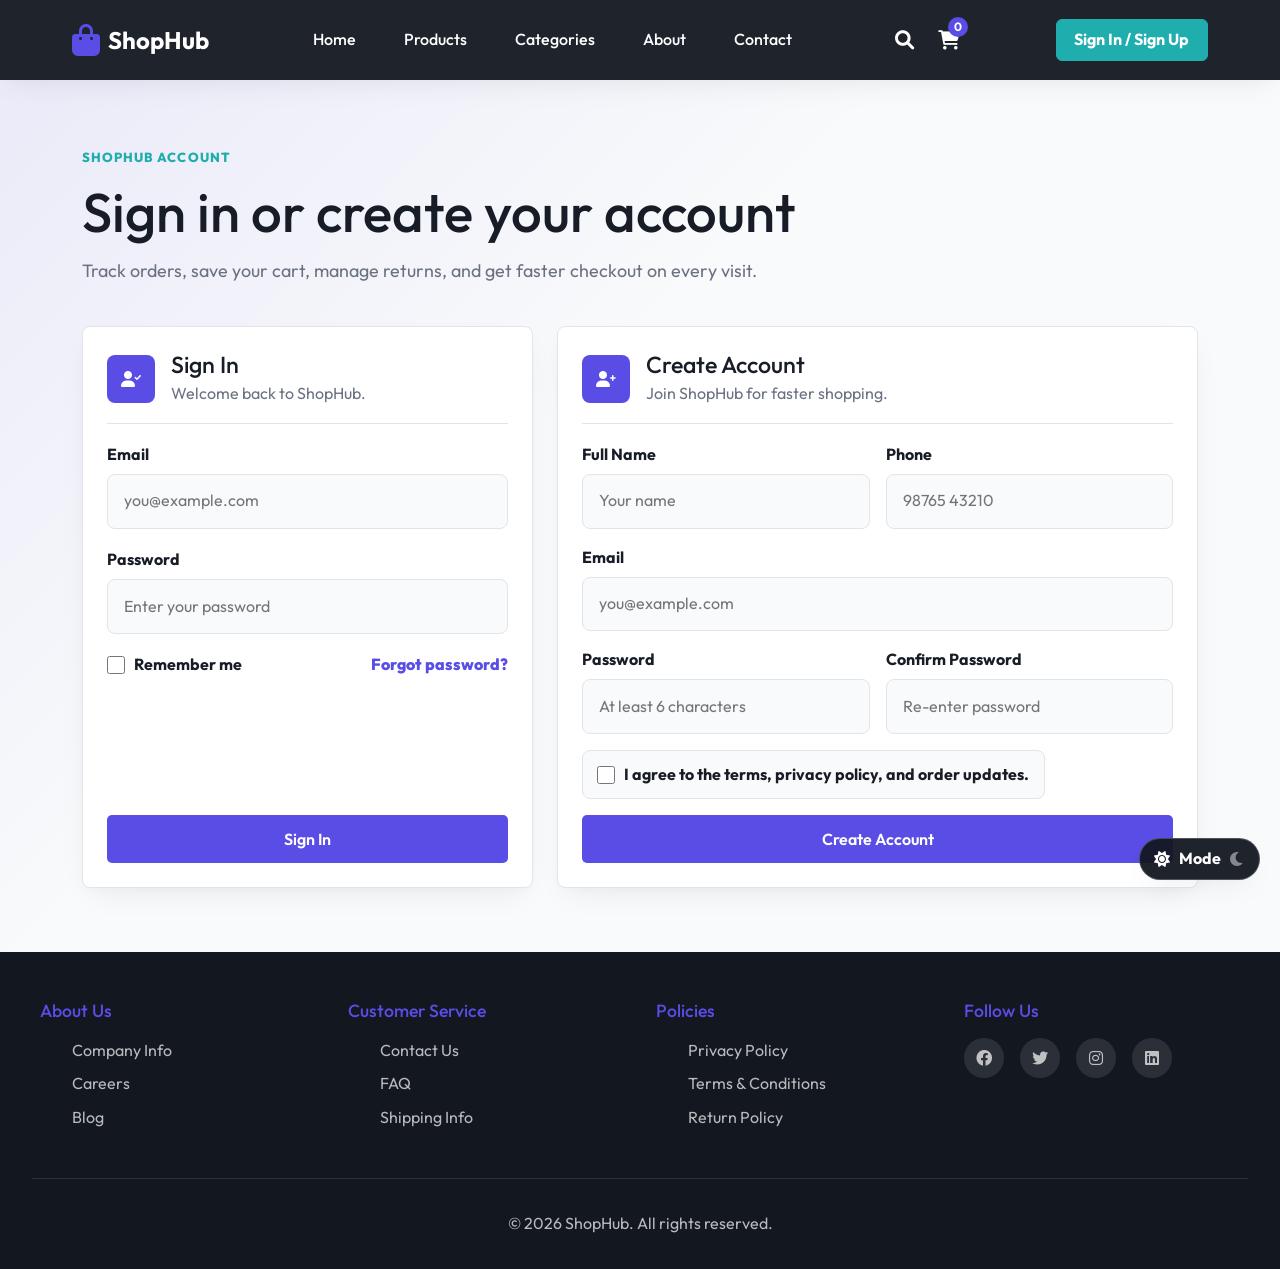
==== auth.html @ 91ff4a61 "Add sign in and sign up page" ====
<!DOCTYPE html>
<html lang="en">
<head>
    <meta charset="UTF-8">
    <meta name="viewport" content="width=device-width, initial-scale=1.0">
    <title>Ecommerce Store - Sign In / Sign Up</title>
    <script>
        (function() {
            const theme = localStorage.getItem('theme');
            if (theme === 'dark' || (!theme && window.matchMedia('(prefers-color-scheme: dark)').matches)) {
                document.documentElement.classList.add('dark-theme');
            }
        })();
    </script>
    <link href="https://cdn.jsdelivr.net/npm/bootstrap@5.3.3/dist/css/bootstrap.min.css" rel="stylesheet">
    <link rel="stylesheet" href="https://cdnjs.cloudflare.com/ajax/libs/font-awesome/6.0.0/css/all.min.css">
    <link rel="stylesheet" href="css/style.css">
</head>
<body>
    <!-- Navigation Bar -->
    <nav class="navbar navbar-expand-lg">
        <div class="nav-container container-xl">
            <a href="index.html" class="nav-logo navbar-brand" aria-label="Go to ShopHub home">
                <i class="fas fa-shopping-bag"></i>
                <span>ShopHub</span>
            </a>

            <input type="checkbox" id="mobileMenuToggle" class="mobile-menu-input" aria-label="Toggle navigation menu">
            <label for="mobileMenuToggle" class="mobile-menu-button">
                <i class="fas fa-bars"></i>
                <span>Menu</span>
            </label>

            <ul class="nav-menu navbar-nav">
                <li class="nav-item">
                    <a href="index.html" class="nav-link">Home</a>
                </li>
                <li class="nav-item">
                    <a href="products.html" class="nav-link">Products</a>
                </li>
                <li class="nav-item">
                    <a href="index.html#categories" class="nav-link">Categories</a>
                </li>
                <li class="nav-item">
                    <a href="index.html#about" class="nav-link">About</a>
                </li>
                <li class="nav-item">
                    <a href="index.html#contact" class="nav-link">Contact</a>
                </li>
            </ul>

            <div class="nav-icons">
                <a href="products.html" class="nav-icon" title="Search">
                    <i class="fas fa-search"></i>
                </a>
                <a href="cart.html" class="nav-icon cart-icon" title="Cart">
                    <i class="fas fa-shopping-cart"></i>
                    <span class="cart-count">0</span>
                </a>
            </div>

            <div class="auth-actions">
                <a href="auth.html" class="auth-button active">Sign In / Sign Up</a>
            </div>
        </div>
    </nav>

    <div class="page-theme-switch">
        <input type="checkbox" id="themeToggle" class="theme-input" aria-label="Toggle dark mode">
        <label for="themeToggle" class="theme-toggle">
            <i class="fas fa-sun"></i>
            <span>Mode</span>
            <i class="fas fa-moon"></i>
        </label>
    </div>

    <main class="auth-page">
        <section class="auth-hero">
            <div class="container-xl">
                <div class="auth-header">
                    <span class="section-kicker">ShopHub Account</span>
                    <h1>Sign in or create your account</h1>
                    <p>Track orders, save your cart, manage returns, and get faster checkout on every visit.</p>
                </div>

                <div class="row g-4 align-items-stretch">
                    <div class="col-12 col-lg-5">
                        <form class="auth-card signin-form h-100" novalidate>
                            <div class="auth-card-header">
                                <i class="fas fa-user-check" aria-hidden="true"></i>
                                <div>
                                    <h2>Sign In</h2>
                                    <p>Welcome back to ShopHub.</p>
                                </div>
                            </div>

                            <div class="auth-field">
                                <label for="signinEmail">Email</label>
                                <input type="email" id="signinEmail" name="email" placeholder="you@example.com" required>
                            </div>

                            <div class="auth-field">
                                <label for="signinPassword">Password</label>
                                <input type="password" id="signinPassword" name="password" placeholder="Enter your password" minlength="6" required>
                            </div>

                            <div class="auth-options">
                                <label class="auth-check">
                                    <input type="checkbox" name="remember">
                                    <span>Remember me</span>
                                </label>
                                <a href="#">Forgot password?</a>
                            </div>

                            <button type="submit" class="btn btn-primary auth-submit">Sign In</button>
                        </form>
                    </div>

                    <div class="col-12 col-lg-7">
                        <form class="auth-card signup-form h-100" novalidate>
                            <div class="auth-card-header">
                                <i class="fas fa-user-plus" aria-hidden="true"></i>
                                <div>
                                    <h2>Create Account</h2>
                                    <p>Join ShopHub for faster shopping.</p>
                                </div>
                            </div>

                            <div class="row g-3">
                                <div class="col-12 col-md-6">
                                    <div class="auth-field">
                                        <label for="signupName">Full Name</label>
                                        <input type="text" id="signupName" name="name" placeholder="Your name" minlength="2" required>
                                    </div>
                                </div>
                                <div class="col-12 col-md-6">
                                    <div class="auth-field">
                                        <label for="signupPhone">Phone</label>
                                        <input type="tel" id="signupPhone" name="phone" placeholder="98765 43210" pattern="[0-9 ]{10,14}" required>
                                    </div>
                                </div>
                                <div class="col-12">
                                    <div class="auth-field">
                                        <label for="signupEmail">Email</label>
                                        <input type="email" id="signupEmail" name="email" placeholder="you@example.com" required>
                                    </div>
                                </div>
                                <div class="col-12 col-md-6">
                                    <div class="auth-field">
                                        <label for="signupPassword">Password</label>
                                        <input type="password" id="signupPassword" name="password" placeholder="At least 6 characters" minlength="6" required>
                                    </div>
                                </div>
                                <div class="col-12 col-md-6">
                                    <div class="auth-field">
                                        <label for="signupConfirmPassword">Confirm Password</label>
                                        <input type="password" id="signupConfirmPassword" name="confirmPassword" placeholder="Re-enter password" minlength="6" data-match="signupPassword" required>
                                    </div>
                                </div>
                                <div class="col-12">
                                    <label class="auth-check auth-terms">
                                        <input type="checkbox" id="signupTerms" name="terms" required>
                                        <span>I agree to the terms, privacy policy, and order updates.</span>
                                    </label>
                                </div>
                                <div class="col-12">
                                    <button type="submit" class="btn btn-primary auth-submit">Create Account</button>
                                </div>
                            </div>
                        </form>
                    </div>
                </div>
            </div>
        </section>
    </main>

    <!-- Footer -->
    <footer class="footer">
        <div class="footer-container">
            <div class="footer-section">
                <h4>About Us</h4>
                <ul>
                    <li><a href="index.html#about">Company Info</a></li>
                    <li><a href="#">Careers</a></li>
                    <li><a href="#">Blog</a></li>
                </ul>
            </div>
            <div class="footer-section">
                <h4>Customer Service</h4>
                <ul>
                    <li><a href="index.html#contact">Contact Us</a></li>
                    <li><a href="#">FAQ</a></li>
                    <li><a href="#">Shipping Info</a></li>
                </ul>
            </div>
            <div class="footer-section">
                <h4>Policies</h4>
                <ul>
                    <li><a href="#">Privacy Policy</a></li>
                    <li><a href="#">Terms & Conditions</a></li>
                    <li><a href="#">Return Policy</a></li>
                </ul>
            </div>
            <div class="footer-section">
                <h4>Follow Us</h4>
                <div class="social-icons">
                    <a href="#" aria-label="Facebook"><i class="fab fa-facebook" aria-hidden="true"></i></a>
                    <a href="#" aria-label="Twitter"><i class="fab fa-twitter" aria-hidden="true"></i></a>
                    <a href="#" aria-label="Instagram"><i class="fab fa-instagram" aria-hidden="true"></i></a>
                    <a href="#" aria-label="LinkedIn"><i class="fab fa-linkedin" aria-hidden="true"></i></a>
                </div>
            </div>
        </div>
        <div class="footer-bottom">
            <p>&copy; 2026 ShopHub. All rights reserved.</p>
        </div>
    </footer>
    <div class="toast-container" id="toastContainer" aria-live="polite"></div>
    <script src="js/script.js"></script>
</body>
</html>
---- css/style.css ----
@import url('https://fonts.googleapis.com/css2?family=Outfit:wght@300;400;500;600;700;800&display=swap');

/* ==================== GENERAL STYLES ==================== */
* {
    margin: 0;
    padding: 0;
    box-sizing: border-box;
}

:root {
    --primary-color: hsl(245, 75%, 60%);
    --primary-color-hover: hsl(245, 80%, 55%);
    --secondary-color: hsl(180, 70%, 40%);
    --secondary-color-hover: hsl(180, 75%, 34%);
    --accent-color: hsl(38, 95%, 55%);
    --danger-color: hsl(356, 72%, 54%);
    --dark-color: hsl(220, 25%, 12%);
    --light-color: hsl(220, 15%, 95%);
    --text-color: hsl(220, 15%, 25%);
    --muted-color: hsl(220, 10%, 46%);
    --border-color: hsl(220, 15%, 90%);
    --page-bg: hsl(210, 20%, 98%);
    --surface-color: hsl(0, 0%, 100%);
    --section-bg: hsl(210, 16%, 96%);
    --image-bg: hsl(210, 16%, 96%);
    --nav-bg: rgba(20, 24, 33, 0.95);
    --footer-bg: hsl(220, 25%, 10%);
    --hero-overlay: linear-gradient(90deg, rgba(20, 24, 33, 0.92) 0%, rgba(20, 24, 33, 0.72) 34%, rgba(20, 24, 33, 0.2) 68%, rgba(20, 24, 33, 0.04) 100%);
    --newsletter-overlay: linear-gradient(135deg, hsl(245, 75%, 60%), hsl(180, 70%, 40%));
    --shadow: 0 12px 30px -10px rgba(20, 24, 33, 0.08), 0 4px 12px -5px rgba(20, 24, 33, 0.03);
    --transition-speed: 0.3s;
}

body:has(.theme-input:checked),
body.dark-theme,
html.dark-theme,
html.dark-theme body {
    --primary-color: hsl(245, 85%, 66%);
    --primary-color-hover: hsl(245, 90%, 72%);
    --secondary-color: hsl(180, 75%, 45%);
    --secondary-color-hover: hsl(180, 80%, 58%);
    --accent-color: hsl(38, 100%, 60%);
    --danger-color: hsl(356, 82%, 66%);
    --dark-color: hsl(210, 17%, 98%);
    --light-color: hsl(220, 16%, 16%);
    --text-color: hsl(215, 15%, 82%);
    --muted-color: hsl(215, 10%, 65%);
    --border-color: hsl(220, 14%, 22%);
    --page-bg: hsl(220, 20%, 10%);
    --surface-color: hsl(220, 18%, 14%);
    --section-bg: hsl(220, 18%, 12%);
    --image-bg: hsl(220, 15%, 18%);
    --nav-bg: rgba(13, 17, 23, 0.96);
    --footer-bg: hsl(220, 25%, 7%);
    --hero-overlay: linear-gradient(90deg, rgba(13, 17, 23, 0.95) 0%, rgba(13, 17, 23, 0.8) 42%, rgba(13, 17, 23, 0.2) 100%);
    --newsletter-overlay: linear-gradient(135deg, hsl(220, 18%, 14%), hsl(220, 25%, 7%));
    --shadow: 0 20px 40px -15px rgba(0, 0, 0, 0.5);
}

body {
    font-family: 'Outfit', 'Segoe UI', Tahoma, Geneva, Verdana, sans-serif;
    line-height: 1.6;
    color: var(--text-color);
    background-color: var(--page-bg);
    transition: background-color var(--transition-speed) ease, color var(--transition-speed) ease;
    -webkit-font-smoothing: antialiased;
    text-rendering: optimizeLegibility;
}

html {
    scroll-behavior: smooth;
}

::selection {
    color: white;
    background: var(--primary-color);
}

:focus-visible {
    outline: 3px solid rgba(83, 213, 203, 0.5);
    outline-offset: 3px;
}

/* ==================== NAVBAR ==================== */
.navbar {
    background: var(--nav-bg);
    padding: 1rem 0;
    position: sticky;
    top: 0;
    z-index: 1000;
    box-shadow: var(--shadow);
}

.nav-container {
    max-width: 1200px;
    margin: 0 auto;
    padding: 0 2rem;
    display: flex;
    align-items: center;
    justify-content: space-between;
    gap: 1rem;
}

.nav-logo {
    display: flex;
    align-items: center;
    gap: 0.5rem;
    margin: 0;
    font-size: 1.5rem;
    font-weight: bold;
    color: white;
    text-decoration: none;
}

.nav-logo i {
    color: var(--primary-color);
    font-size: 2rem;
}

.mobile-menu-input {
    position: absolute;
    opacity: 0;
    pointer-events: none;
}

.mobile-menu-button {
    display: none;
    align-items: center;
    justify-content: center;
    gap: 0.45rem;
    min-height: 42px;
    padding: 0.5rem 0.85rem;
    border: 1px solid rgba(255, 255, 255, 0.24);
    border-radius: 6px;
    color: white;
    background: rgba(255, 255, 255, 0.08);
    cursor: pointer;
    font-weight: 700;
    white-space: nowrap;
    transition: all 0.3s ease;
}

.mobile-menu-button:hover {
    border-color: rgba(255, 255, 255, 0.5);
    background: rgba(255, 255, 255, 0.14);
}

.nav-menu {
    display: flex;
    list-style: none;
    gap: 2rem;
    align-items: center;
    padding-left: 0;
    margin-bottom: 0;
}

.nav-item {
    position: relative;
}

.nav-link {
    color: white;
    text-decoration: none;
    font-weight: 500;
    transition: all 0.3s ease;
    padding: 0.5rem 1rem;
}

.nav-link:hover,
.nav-link.active {
    color: var(--primary-color);
    border-bottom: 2px solid var(--primary-color);
}

html.dark-theme .navbar .nav-link,
html.dark-theme .navbar .navbar-nav .nav-link,
body.dark-theme .navbar .nav-link,
body.dark-theme .navbar .navbar-nav .nav-link {
    color: rgba(255, 255, 255, 0.92);
}

html.dark-theme .navbar .nav-link:hover,
html.dark-theme .navbar .nav-link:focus,
html.dark-theme .navbar .nav-link:active,
html.dark-theme .navbar .nav-link.active,
body.dark-theme .navbar .nav-link:hover,
body.dark-theme .navbar .nav-link:focus,
body.dark-theme .navbar .nav-link:active,
body.dark-theme .navbar .nav-link.active {
    color: hsl(180, 80%, 68%);
}

html.dark-theme .mobile-menu-button,
body.dark-theme .mobile-menu-button {
    color: rgba(255, 255, 255, 0.95);
}

html.dark-theme .mobile-menu-button:hover,
html.dark-theme .mobile-menu-button:focus,
html.dark-theme .mobile-menu-button:active,
body.dark-theme .mobile-menu-button:hover,
body.dark-theme .mobile-menu-button:focus,
body.dark-theme .mobile-menu-button:active {
    color: white;
}

.nav-icons {
    display: flex;
    gap: 1.5rem;
    align-items: center;
}

.nav-icon {
    color: white;
    font-size: 1.2rem;
    cursor: pointer;
    transition: all 0.3s ease;
    position: relative;
}

.nav-icon:hover {
    color: var(--primary-color);
    transform: scale(1.1);
}

.auth-actions {
    display: flex;
    align-items: center;
}

.auth-button {
    display: inline-flex;
    align-items: center;
    justify-content: center;
    min-height: 40px;
    padding: 0.45rem 1.1rem;
    border-radius: 6px;
    font-weight: 700;
    text-decoration: none;
    white-space: nowrap;
    transition: all 0.3s ease;
}

.auth-button {
    color: white;
    background: var(--primary-color);
    border: 1px solid var(--primary-color);
}

.auth-button:hover {
    color: white;
    background: var(--primary-color-hover);
    transform: translateY(-2px);
}

.auth-button.active {
    color: white;
    background: var(--secondary-color);
    border-color: var(--secondary-color);
}

.theme-input {
    position: absolute;
    opacity: 0;
    pointer-events: none;
}

.page-theme-switch {
    position: fixed;
    right: 1.25rem;
    bottom: 1.25rem;
    z-index: 1200;
    display: flex;
    align-items: center;
}

.theme-toggle {
    display: inline-flex;
    align-items: center;
    justify-content: space-between;
    gap: 0.55rem;
    min-height: 40px;
    padding: 0.45rem 0.85rem;
    border: 1px solid rgba(255, 255, 255, 0.22);
    border-radius: 999px;
    color: white;
    background: var(--nav-bg);
    box-shadow: var(--shadow);
    cursor: pointer;
    font-weight: 700;
    white-space: nowrap;
    transition: all 0.3s ease;
}

.theme-toggle:hover {
    border-color: rgba(255, 255, 255, 0.5);
    background: rgba(255, 255, 255, 0.14);
}

.theme-toggle .fa-moon {
    opacity: 0.45;
}

.theme-input:checked + .theme-toggle {
    border-color: rgba(83, 213, 203, 0.7);
    background: rgba(83, 213, 203, 0.14);
}

.theme-input:checked + .theme-toggle .fa-sun {
    opacity: 0.45;
}

.theme-input:checked + .theme-toggle .fa-moon {
    opacity: 1;
}

.cart-icon {
    position: relative;
}

.cart-count {
    position: absolute;
    top: -8px;
    right: -8px;
    background: var(--primary-color);
    color: white;
    border-radius: 50%;
    width: 20px;
    height: 20px;
    display: flex;
    align-items: center;
    justify-content: center;
    font-size: 0.75rem;
    font-weight: bold;
}

/* ==================== HERO SECTION ==================== */
.hero {
    display: grid;
    grid-template-columns: minmax(0, 1fr) 320px;
    gap: 3rem;
    align-items: center;
    min-height: 620px;
    padding: 6rem 4rem;
    background:
        var(--hero-overlay),
        url('../assets/images/hero-shopping.png') center right / cover no-repeat;
    max-width: 1440px;
    width: calc(100% - 3rem);
    margin: 1.5rem auto 0;
    border-radius: 10px;
    overflow: hidden;
    box-shadow: 0 18px 45px rgba(32, 52, 63, 0.18);
}

.hero-content h1 {
    font-size: 4rem;
    color: white;
    margin-bottom: 1rem;
    line-height: 1.2;
    max-width: 650px;
}

.hero-content p {
    font-size: 1.3rem;
    color: rgba(255, 255, 255, 0.9);
    margin-bottom: 2rem;
    max-width: 560px;
}

.hero-highlight {
    display: flex;
    flex-direction: column;
    align-items: center;
    justify-content: center;
    justify-self: end;
    width: 250px;
    aspect-ratio: 1;
    padding: 1.5rem;
    border: 1px solid rgba(255, 255, 255, 0.35);
    border-radius: 8px;
    background: rgba(32, 52, 63, 0.34);
    backdrop-filter: blur(10px);
    color: white;
    text-align: center;
}

.hero-highlight span,
.hero-highlight small {
    color: rgba(255, 255, 255, 0.82);
    font-weight: 600;
}

.hero-highlight strong {
    margin: 0.75rem 0;
    color: white;
    font-size: 2.35rem;
    line-height: 1.1;
}

/* ==================== BUTTONS ==================== */
.btn {
    display: inline-flex;
    align-items: center;
    justify-content: center;
    gap: 0.45rem;
    padding: 0.75rem 2rem;
    border: none;
    border-radius: 5px;
    cursor: pointer;
    font-size: 1rem;
    font-weight: 600;
    transition: all 0.3s ease;
    text-decoration: none;
    text-align: center;
}

.btn-primary {
    background-color: var(--primary-color);
    color: white;
}

.btn-primary:hover {
    color: white;
    background-color: var(--primary-color-hover);
    transform: translateY(-3px);
    box-shadow: 0 10px 24px rgba(92, 80, 220, 0.28);
}

.btn-secondary {
    background-color: var(--secondary-color);
    color: white;
}

.btn-secondary:hover {
    color: white;
    background-color: var(--secondary-color-hover);
    transform: translateY(-3px);
}

/* ==================== FEATURES SECTION ==================== */
.features {
    display: grid;
    grid-template-columns: repeat(auto-fit, minmax(250px, 1fr));
    gap: 2rem;
    padding: 3rem 2rem;
    max-width: 1200px;
    margin: 0 auto;
    background-color: var(--section-bg);
}

.feature-card {
    text-align: center;
    padding: 2rem;
    background: var(--surface-color);
    border-radius: 8px;
    box-shadow: var(--shadow);
    transition: all 0.3s ease;
}

.feature-card:hover {
    transform: translateY(-5px);
    box-shadow: 0 8px 25px rgba(0, 0, 0, 0.15);
}

.feature-card i {
    font-size: 2.5rem;
    color: var(--primary-color);
    margin-bottom: 1rem;
}

.feature-card h3 {
    color: var(--dark-color);
    margin-bottom: 0.5rem;
}

.feature-card p {
    color: var(--muted-color);
}

/* ==================== FEATURED PRODUCTS ==================== */
.featured-products {
    padding: 4rem 2rem;
    max-width: 1200px;
    margin: 0 auto;
}

.section-header {
    text-align: center;
    margin-bottom: 3rem;
}

.section-header h2 {
    font-size: 2.5rem;
    color: var(--dark-color);
    margin-bottom: 0.5rem;
}

.section-header p {
    color: var(--muted-color);
    font-size: 1.1rem;
}

.products-grid {
    display: grid;
    grid-template-columns: repeat(auto-fit, minmax(250px, 1fr));
    gap: 2rem;
}

/* ==================== PRODUCTS PAGE COMPONENTS ==================== */
.product-toolbar {
    display: grid;
    grid-template-columns: minmax(260px, 1fr) 220px 220px;
    gap: 1.25rem;
    align-items: center;
    background: var(--surface-color);
    border: 1px solid var(--border-color);
    border-radius: 16px;
    padding: 1.25rem 1.5rem;
    margin-bottom: 2rem;
    box-shadow: var(--shadow);
    transition: background-color var(--transition-speed) ease, border-color var(--transition-speed) ease;
}

.search-field {
    display: flex;
    align-items: center;
    gap: 0.75rem;
    min-height: 48px;
    padding: 0 1.25rem;
    border: 1px solid var(--border-color);
    border-radius: 12px;
    background: var(--page-bg);
    color: var(--muted-color);
    transition: all var(--transition-speed) ease;
}

.search-field:focus-within {
    border-color: var(--primary-color);
    background: var(--surface-color);
    box-shadow: 0 0 0 3px rgba(245, 117, 109, 0.15);
}

.search-field input,
.product-toolbar select {
    width: 100%;
    border: 0;
    outline: 0;
    background: transparent;
    color: var(--text-color);
    font: inherit;
}

.product-toolbar select {
    min-height: 48px;
    padding: 0 1.25rem;
    border: 1px solid var(--border-color);
    border-radius: 12px;
    background: var(--surface-color);
    cursor: pointer;
    transition: all var(--transition-speed) ease;
    appearance: none;
    background-image: url("data:image/svg+xml;charset=UTF-8,%3Csvg%20xmlns%3D%27http%3A%2F%2Fwww.w3.org%2F2000%2Fsvg%27%20width%3D%2724%27%20height%3D%2724%27%20viewBox%3D%270%200%2024%2024%27%20fill%3D%27none%27%20stroke%3D%27%23687076%27%20stroke-width%3D%272%27%20stroke-linecap%3D%27round%27%20stroke-linejoin%3D%27round%27%3E%3Cpolyline%20points%3D%276%209%2012%2015%2018%209%27%3E%3C%2Fpolyline%3E%3C%2Fsvg%3E");
    background-repeat: no-repeat;
    background-position: right 1rem center;
    background-size: 1.2rem;
    padding-right: 2.5rem;
}

.product-toolbar select:focus {
    border-color: var(--primary-color);
    box-shadow: 0 0 0 3px rgba(245, 117, 109, 0.15);
}

.product-count {
    margin-bottom: 2rem;
    color: var(--muted-color);
    font-weight: 600;
    font-size: 1.05rem;
}

.product-card {
    background: var(--surface-color);
    border: 1px solid var(--border-color);
    border-radius: 16px;
    overflow: hidden;
    box-shadow: var(--shadow);
    transition: transform var(--transition-speed) cubic-bezier(0.25, 0.46, 0.45, 0.94), 
                box-shadow var(--transition-speed) ease, 
                border-color var(--transition-speed) ease;
    display: flex;
    flex-direction: column;
}

.product-card:hover {
    transform: translateY(-8px);
    box-shadow: 0 20px 35px -10px rgba(0, 0, 0, 0.12), var(--shadow);
    border-color: rgba(245, 117, 109, 0.2);
}

.product-card.card {
    border-color: var(--border-color);
    background: var(--surface-color);
    color: var(--text-color);
    --bs-card-bg: var(--surface-color);
    --bs-card-color: var(--text-color);
}

.product-image {
    width: 100%;
    aspect-ratio: 1.1 / 1;
    height: auto;
    background: var(--image-bg);
    display: flex;
    align-items: center;
    justify-content: center;
    overflow: hidden;
    position: relative;
}

.product-image a {
    display: block;
    width: 100%;
    height: 100%;
}

.product-image img {
    width: 100%;
    height: 100%;
    display: block;
    object-fit: cover;
    transition: transform 0.5s cubic-bezier(0.25, 0.46, 0.45, 0.94);
}

.product-card:hover .product-image img {
    transform: scale(1.08);
}

.product-category-label {
    display: inline-block;
    width: fit-content;
    font-size: 0.75rem;
    font-weight: 700;
    text-transform: uppercase;
    letter-spacing: 0.05em;
    padding: 0.25rem 0.75rem;
    border-radius: 999px;
    background: rgba(245, 117, 109, 0.1);
    color: var(--primary-color);
    margin-bottom: 0.75rem;
}

.product-info {
    padding: 1.5rem;
    display: flex;
    flex-direction: column;
    flex-grow: 1;
}

.product-card h3 {
    color: var(--dark-color);
    margin-bottom: 0.5rem;
    font-size: 1.2rem;
    font-weight: 700;
    line-height: 1.3;
}

.product-card h3 a {
    color: inherit;
    text-decoration: none;
}

.product-card h3 a:hover {
    color: var(--primary-color);
}

.product-card p {
    color: var(--muted-color);
    font-size: 0.92rem;
    margin-bottom: 1rem;
}

.product-price {
    font-size: 1.65rem;
    color: var(--primary-color);
    font-weight: 800;
    margin-bottom: 1.25rem;
    margin-top: auto;
}

.product-meta {
    display: flex;
    flex-wrap: wrap;
    gap: 0.75rem;
    margin-bottom: 1rem;
    color: var(--muted-color);
    font-size: 0.88rem;
    font-weight: 500;
}

.product-meta i,
.detail-rating i {
    color: var(--accent-color);
}

.product-card-actions {
    display: grid;
    grid-template-columns: 1fr 1.2fr;
    gap: 0.75rem;
    margin-top: auto;
}

.product-card-actions .btn {
    padding: 0.65rem 0.75rem;
    font-size: 0.9rem;
    border-radius: 10px;
    display: inline-flex;
    align-items: center;
    justify-content: center;
    gap: 0.35rem;
}

.product-card-actions .btn-secondary {
    background: var(--light-color);
    color: var(--dark-color);
    border: 1px solid var(--border-color);
}

.product-card-actions .btn-secondary:hover {
    background: var(--border-color);
    transform: translateY(-2px);
}

.product-description {
    flex-grow: 1;
}

.empty-state {
    grid-column: 1 / -1;
    padding: 4rem 2rem;
    border: 2px dashed var(--border-color);
    border-radius: 16px;
    background: var(--surface-color);
    text-align: center;
    color: var(--muted-color);
}

.empty-state i {
    font-size: 3rem;
    color: var(--border-color);
    margin-bottom: 1rem;
}

.empty-state h3 {
    color: var(--dark-color);
    margin-bottom: 0.5rem;
}

/* ==================== QUICK VIEW DIALOG ==================== */
.product-modal {
    display: none;
    position: fixed;
    inset: 0;
    z-index: 3000;
    align-items: center;
    justify-content: center;
    padding: 1.5rem;
}

.product-modal.active {
    display: flex;
}

.product-modal-backdrop {
    position: absolute;
    inset: 0;
    background: rgba(10, 12, 16, 0.45);
    backdrop-filter: blur(8px);
    -webkit-backdrop-filter: blur(8px);
    animation: fadeIn 0.3s forwards;
}

.product-modal-body {
    position: relative;
    z-index: 1;
    display: grid;
    grid-template-columns: 1.1fr 1fr;
    width: min(960px, 100%);
    max-height: min(90vh, 720px);
    overflow: auto;
    border-radius: 20px;
    background: var(--surface-color);
    box-shadow: 0 30px 70px rgba(0, 0, 0, 0.3);
    border: 1px solid var(--border-color);
    transform: scale(0.95);
    opacity: 0;
    transition: transform 0.3s cubic-bezier(0.34, 1.56, 0.64, 1), opacity 0.3s ease;
}

.product-modal.active .product-modal-body {
    transform: scale(1);
    opacity: 1;
}

.modal-open {
    overflow: hidden;
}

.modal-close {
    position: absolute;
    top: 1.25rem;
    right: 1.25rem;
    z-index: 2;
    width: 36px;
    height: 36px;
    border: 1px solid var(--border-color);
    border-radius: 50%;
    background: var(--surface-color);
    color: var(--dark-color);
    box-shadow: var(--shadow);
    cursor: pointer;
    display: flex;
    align-items: center;
    justify-content: center;
    transition: all 0.2s ease;
}

.modal-close:hover {
    background: var(--light-color);
    transform: rotate(90deg);
}

.product-detail-image {
    min-height: 420px;
    background: var(--image-bg);
    display: flex;
    align-items: center;
    justify-content: center;
    overflow: hidden;
}

.product-detail-image img {
    width: 100%;
    height: 100%;
    display: block;
    object-fit: cover;
}

.product-detail-content {
    padding: 3rem 2.5rem;
    display: flex;
    flex-direction: column;
    justify-content: center;
}

.detail-category {
    color: var(--secondary-color);
    font-weight: 700;
}

.product-detail-content h2 {
    margin: 0.5rem 0 1rem;
    color: var(--dark-color);
    font-size: 2.2rem;
    font-weight: 800;
    line-height: 1.2;
}

.detail-rating,
.detail-stock {
    color: var(--muted-color);
    font-weight: 600;
    font-size: 0.95rem;
    margin-bottom: 0.75rem;
}

.detail-rating i {
    color: var(--accent-color);
    margin-right: 0.25rem;
}

.detail-price {
    color: var(--primary-color);
    font-size: 2.2rem;
    font-weight: 800;
    margin: 1.5rem 0;
}

.product-detail-content .btn-primary {
    padding: 0.85rem 1.5rem;
    font-size: 1.05rem;
    border-radius: 12px;
    display: inline-flex;
    align-items: center;
    justify-content: center;
    gap: 0.5rem;
    width: 100%;
}

@keyframes fadeIn {
    from { opacity: 0; }
    to { opacity: 1; }
}

/* ==================== PRODUCT DETAIL PAGE ==================== */
.product-page {
    width: min(1200px, calc(100% - 3rem));
    margin: 0 auto;
    padding: 2rem 0 4rem;
}

.product-breadcrumb {
    display: flex;
    align-items: center;
    flex-wrap: wrap;
    gap: 0.65rem;
    margin-bottom: 1.5rem;
    color: var(--muted-color);
    font-weight: 600;
}

.product-breadcrumb a {
    color: var(--muted-color);
    text-decoration: none;
}

.product-breadcrumb a:hover {
    color: var(--primary-color);
}

.product-breadcrumb i {
    font-size: 0.75rem;
}

.product-detail-shell {
    display: grid;
    grid-template-columns: minmax(0, 1.05fr) minmax(360px, 0.95fr);
    gap: 2rem;
    align-items: stretch;
}

.product-detail-gallery,
.product-detail-panel {
    border: 1px solid var(--border-color);
    border-radius: 8px;
    background: var(--surface-color);
    box-shadow: var(--shadow);
}

.product-detail-gallery {
    min-height: 560px;
    overflow: hidden;
    display: flex;
    align-items: center;
    justify-content: center;
    background: var(--image-bg);
}

.product-detail-gallery img {
    width: 100%;
    height: 100%;
    min-height: 560px;
    object-fit: cover;
}

.product-detail-panel {
    padding: 2.5rem;
    display: flex;
    flex-direction: column;
    justify-content: center;
}

.product-detail-panel h1 {
    margin: 0.35rem 0 1rem;
    color: var(--dark-color);
    font-size: 2.7rem;
    line-height: 1.1;
    font-weight: 800;
}

.detail-meta-row {
    display: flex;
    flex-wrap: wrap;
    gap: 1rem;
    color: var(--muted-color);
    font-weight: 700;
    margin-bottom: 1.25rem;
}

.detail-meta-row i {
    color: var(--accent-color);
}

.product-detail-copy {
    color: var(--text-color);
    font-size: 1.05rem;
    margin-bottom: 1.5rem;
}

.product-detail-price {
    color: var(--primary-color);
    font-size: 2.4rem;
    font-weight: 800;
    margin-bottom: 1.5rem;
}

.product-purchase-row {
    display: grid;
    grid-template-columns: 150px minmax(0, 1fr);
    gap: 1rem;
    margin-bottom: 1.5rem;
}

.quantity-stepper {
    display: grid;
    grid-template-columns: 44px 1fr 44px;
    min-height: 52px;
    border: 1px solid var(--border-color);
    border-radius: 8px;
    overflow: hidden;
    background: var(--surface-color);
}

.quantity-stepper button,
.quantity-stepper input {
    width: 100%;
    border: 0;
    background: transparent;
    color: var(--dark-color);
    font: inherit;
    text-align: center;
}

.quantity-stepper button {
    cursor: pointer;
    font-weight: 800;
}

.quantity-stepper button:disabled {
    cursor: not-allowed;
    color: var(--muted-color);
    opacity: 0.5;
}

.product-purchase-row .btn {
    display: inline-flex;
    align-items: center;
    justify-content: center;
    gap: 0.5rem;
    width: 100%;
    border-radius: 8px;
}

.product-assurance-grid {
    display: grid;
    grid-template-columns: repeat(3, minmax(0, 1fr));
    gap: 0.75rem;
    padding-top: 1.5rem;
    border-top: 1px solid var(--border-color);
}

.product-assurance-grid div {
    display: grid;
    gap: 0.45rem;
    color: var(--muted-color);
    font-size: 0.9rem;
    font-weight: 600;
}

.product-assurance-grid i {
    color: var(--secondary-color);
    font-size: 1.15rem;
}

.related-products-section {
    padding-top: 4rem;
}

.product-empty-state {
    margin: 2rem 0 4rem;
}

/* ==================== TOAST NOTIFICATIONS ==================== */
.toast-container {
    position: fixed;
    bottom: 2rem;
    left: 2rem;
    z-index: 9999;
    display: flex;
    flex-direction: column;
    gap: 0.75rem;
    pointer-events: none;
}

.toast-notification {
    pointer-events: auto;
    min-width: 320px;
    max-width: 420px;
    background: var(--surface-color);
    color: var(--text-color);
    border-left: 4px solid var(--primary-color);
    border-radius: 12px;
    padding: 1.1rem 1.4rem;
    box-shadow: 0 15px 35px -5px rgba(0, 0, 0, 0.15), var(--shadow);
    display: flex;
    align-items: center;
    gap: 1rem;
    transform: translateX(-120%);
    opacity: 0;
    transition: transform 0.4s cubic-bezier(0.175, 0.885, 0.32, 1.275), opacity 0.4s ease;
}

.toast-notification.show {
    transform: translateX(0);
    opacity: 1;
}

.toast-notification.hide {
    transform: translateY(100%);
    opacity: 0;
    transition: all 0.3s ease;
}

.toast-icon {
    font-size: 1.5rem;
    color: var(--primary-color);
    display: flex;
    align-items: center;
    justify-content: center;
}

.toast-content {
    flex-grow: 1;
}

.toast-title {
    font-weight: 700;
    margin-bottom: 0.2rem;
    font-size: 1rem;
    color: var(--dark-color);
}

.toast-message {
    font-size: 0.88rem;
    color: var(--muted-color);
    line-height: 1.4;
}

.toast-close {
    border: 0;
    background: transparent;
    color: var(--muted-color);
    cursor: pointer;
    font-size: 0.9rem;
    padding: 0.25rem;
    display: flex;
    align-items: center;
    justify-content: center;
    transition: color 0.2s ease;
}

.toast-close:hover {
    color: var(--dark-color);
}

/* ==================== HOME DETAIL SECTIONS ==================== */
.store-section {
    padding: 4rem 2rem;
    scroll-margin-top: 96px;
}

.categories-section,
.contact-section {
    max-width: 1200px;
    margin: 0 auto;
}

.about-section {
    background: var(--section-bg);
}

.category-card,
.about-stat,
.contact-info,
.contact-form {
    background: var(--surface-color);
    border: 1px solid var(--border-color);
    border-radius: 8px;
    box-shadow: var(--shadow);
    transition: transform var(--transition-speed) ease, border-color var(--transition-speed) ease;
}

.category-card {
    display: flex;
    align-items: flex-start;
    gap: 1rem;
    padding: 1.35rem;
    color: var(--text-color);
    text-decoration: none;
}

.category-card:hover {
    color: var(--text-color);
    border-color: rgba(83, 213, 203, 0.45);
    transform: translateY(-4px);
}

.category-icon {
    flex: 0 0 auto;
    width: 46px;
    height: 46px;
    display: inline-flex;
    align-items: center;
    justify-content: center;
    border-radius: 8px;
    color: white;
    background: var(--secondary-color);
    font-size: 1.2rem;
}

.category-card h3,
.contact-line h3 {
    color: var(--dark-color);
    font-size: 1.1rem;
    margin-bottom: 0.35rem;
}

.category-card p,
.about-copy p,
.contact-line p {
    color: var(--muted-color);
    margin: 0;
}

.section-kicker {
    display: inline-block;
    color: var(--secondary-color);
    font-size: 0.82rem;
    font-weight: 800;
    letter-spacing: 0.08em;
    margin-bottom: 0.9rem;
    text-transform: uppercase;
}

.about-copy h2 {
    color: var(--dark-color);
    font-size: clamp(2rem, 4vw, 3rem);
    line-height: 1.15;
    margin-bottom: 1rem;
}

.about-copy p + p {
    margin-top: 1rem;
}

.about-stat {
    min-height: 145px;
    padding: 1.35rem;
    display: flex;
    flex-direction: column;
    justify-content: center;
}

.about-stat strong {
    color: var(--primary-color);
    font-size: 2rem;
    line-height: 1;
}

.about-stat span {
    color: var(--muted-color);
    font-weight: 700;
    margin-top: 0.6rem;
}

.contact-info,
.contact-form {
    padding: 1.5rem;
}

.contact-info {
    display: grid;
    gap: 1.25rem;
}

.contact-line {
    display: flex;
    gap: 1rem;
    align-items: flex-start;
}

.contact-line i {
    width: 42px;
    height: 42px;
    flex: 0 0 auto;
    display: inline-flex;
    align-items: center;
    justify-content: center;
    border-radius: 8px;
    color: white;
    background: var(--primary-color);
}

.contact-line a {
    color: var(--text-color);
    text-decoration: none;
    font-weight: 700;
}

.contact-line a:hover {
    color: var(--primary-color);
}

.contact-form label {
    display: block;
    color: var(--dark-color);
    font-weight: 700;
    margin-bottom: 0.4rem;
}

.contact-form input,
.contact-form textarea {
    width: 100%;
    border: 1px solid var(--border-color);
    border-radius: 8px;
    background: var(--page-bg);
    color: var(--text-color);
    font: inherit;
    padding: 0.85rem 1rem;
    outline: 0;
    transition: border-color var(--transition-speed) ease, box-shadow var(--transition-speed) ease;
}

.contact-form textarea {
    resize: vertical;
}

.contact-form input:focus,
.contact-form textarea:focus {
    border-color: var(--primary-color);
    box-shadow: 0 0 0 3px rgba(83, 213, 203, 0.16);
}

.contact-form input.is-invalid,
.contact-form textarea.is-invalid,
.newsletter-form input.is-invalid {
    border-color: var(--danger-color);
    box-shadow: 0 0 0 3px rgba(220, 53, 69, 0.16);
}

.form-error {
    min-height: 1.25rem;
    margin-top: 0.35rem;
    color: var(--danger-color);
    font-size: 0.88rem;
    font-weight: 700;
    line-height: 1.25;
}

.form-error:empty {
    display: none;
}

/* ==================== NEWSLETTER SECTION ==================== */
.newsletter {
    background:
        var(--newsletter-overlay),
        url('../assets/images/hero-shopping.png') center / cover no-repeat;
    padding: 3rem 2rem;
    text-align: center;
}

.newsletter-content {
    max-width: 600px;
    margin: 0 auto;
}

.newsletter-content h2 {
    color: white;
    font-size: 2rem;
    margin-bottom: 1rem;
}

.newsletter-content p {
    color: rgba(255, 255, 255, 0.9);
    margin-bottom: 2rem;
    font-size: 1.1rem;
}

.newsletter-form {
    display: flex;
    flex-wrap: wrap;
    gap: 0.5rem;
    align-items: flex-start;
}

.newsletter-form input {
    flex: 1;
    padding: 0.75rem 1rem;
    border: none;
    border-radius: 5px;
    font-size: 1rem;
}

.newsletter-form .form-error {
    order: 3;
    width: 100%;
    color: #ffd7dc;
    text-align: left;
}

.newsletter-form button {
    flex: 0 0 auto;
    padding: 0.75rem 2rem;
}

/* ==================== AUTH PAGE ==================== */
.auth-page {
    min-height: 70vh;
    background:
        linear-gradient(135deg, color-mix(in srgb, var(--primary-color) 9%, transparent), transparent 42%),
        var(--page-bg);
}

.auth-hero {
    padding: 4rem 2rem;
}

.auth-header {
    max-width: 760px;
    margin-bottom: 2.5rem;
}

.auth-header h1 {
    color: var(--dark-color);
    font-size: clamp(2rem, 5vw, 3.4rem);
    line-height: 1.1;
    margin-bottom: 0.9rem;
}

.auth-header p {
    color: var(--muted-color);
    font-size: 1.12rem;
    margin: 0;
}

.auth-card {
    display: flex;
    flex-direction: column;
    gap: 1.15rem;
    padding: 1.5rem;
    border: 1px solid var(--border-color);
    border-radius: 8px;
    background: var(--surface-color);
    box-shadow: var(--shadow);
}

.auth-card-header {
    display: flex;
    align-items: center;
    gap: 1rem;
    padding-bottom: 1rem;
    border-bottom: 1px solid var(--border-color);
}

.auth-card-header i {
    width: 48px;
    height: 48px;
    flex: 0 0 auto;
    display: inline-flex;
    align-items: center;
    justify-content: center;
    border-radius: 8px;
    color: white;
    background: var(--primary-color);
}

.auth-card-header h2 {
    color: var(--dark-color);
    font-size: 1.45rem;
    margin: 0;
}

.auth-card-header p {
    color: var(--muted-color);
    margin: 0.15rem 0 0;
}

.auth-field label,
.auth-check {
    color: var(--dark-color);
    font-weight: 700;
}

.auth-field label {
    display: block;
    margin-bottom: 0.4rem;
}

.auth-field input {
    width: 100%;
    min-height: 48px;
    border: 1px solid var(--border-color);
    border-radius: 8px;
    background: var(--page-bg);
    color: var(--text-color);
    font: inherit;
    padding: 0.85rem 1rem;
    outline: 0;
    transition: border-color var(--transition-speed) ease, box-shadow var(--transition-speed) ease;
}

.auth-field input:focus {
    border-color: var(--primary-color);
    box-shadow: 0 0 0 3px rgba(83, 213, 203, 0.16);
}

.auth-field input.is-invalid {
    border-color: var(--danger-color);
    box-shadow: 0 0 0 3px rgba(220, 53, 69, 0.16);
}

.auth-options {
    display: flex;
    align-items: center;
    justify-content: space-between;
    gap: 1rem;
    flex-wrap: wrap;
}

.auth-options a {
    color: var(--primary-color);
    font-weight: 800;
    text-decoration: none;
}

.auth-options a:hover {
    color: var(--primary-color-hover);
    text-decoration: underline;
    text-underline-offset: 0.22rem;
}

.auth-check {
    display: inline-flex;
    align-items: flex-start;
    gap: 0.55rem;
    line-height: 1.35;
}

.auth-check input {
    width: 18px;
    height: 18px;
    flex: 0 0 auto;
    margin-top: 0.1rem;
    accent-color: var(--primary-color);
}

.auth-check .form-error {
    flex-basis: 100%;
}

.auth-terms {
    padding: 0.8rem 0.9rem;
    border: 1px solid var(--border-color);
    border-radius: 8px;
    background: var(--page-bg);
}

.auth-terms.is-invalid {
    border-color: var(--danger-color);
}

.auth-submit {
    width: 100%;
    margin-top: auto;
}

/* ==================== FOOTER ==================== */
.footer {
    background-color: var(--footer-bg);
    color: white;
    padding: 3rem 2rem 1rem;
}

.footer-container {
    display: grid;
    grid-template-columns: repeat(auto-fit, minmax(200px, 1fr));
    gap: 2rem;
    max-width: 1200px;
    margin: 0 auto 2rem;
}

.footer-section h4 {
    color: var(--primary-color);
    margin-bottom: 1rem;
    font-size: 1.1rem;
}

.footer-section ul {
    list-style: none;
}

.footer-section ul li {
    margin-bottom: 0.5rem;
}

.footer-section a {
    color: rgba(255, 255, 255, 0.7);
    text-decoration: none;
    transition: color 0.3s ease;
}

.footer-section a:hover {
    color: white;
}

.social-icons {
    display: flex;
    gap: 1rem;
}

.social-icons a {
    width: 40px;
    height: 40px;
    background: rgba(255, 255, 255, 0.1);
    display: flex;
    align-items: center;
    justify-content: center;
    border-radius: 50%;
    transition: all 0.3s ease;
}

.social-icons a:hover {
    background: var(--primary-color);
    transform: scale(1.1);
}

.footer-bottom {
    text-align: center;
    padding-top: 2rem;
    border-top: 1px solid rgba(255, 255, 255, 0.1);
    color: rgba(255, 255, 255, 0.7);
}

/* ==================== RESPONSIVE DESIGN ==================== */
.cart-page {
    padding: 2rem;
    max-width: 1200px;
    margin: 0 auto;
}

.cart-layout {
    display: grid;
    grid-template-columns: minmax(0, 1fr) 350px;
    gap: 2rem;
    margin-top: 2rem;
}

.cart-items,
.cart-summary {
    border: 1px solid var(--border-color);
    border-radius: 8px;
    padding: 2rem;
    background: var(--surface-color);
}

.cart-summary {
    height: fit-content;
    position: sticky;
    top: 6rem;
}

.cart-summary-header {
    display: flex;
    align-items: center;
    justify-content: space-between;
    gap: 1rem;
    color: var(--dark-color);
}

.cart-summary h3 {
    margin-bottom: 0;
}

.cart-summary-count {
    margin: 0.4rem 0 1.25rem;
    color: var(--muted-color);
    font-weight: 600;
}

.clear-cart-button {
    border: 0;
    background: transparent;
    color: var(--primary-color);
    font: inherit;
    font-size: 0.92rem;
    font-weight: 800;
    cursor: pointer;
    padding: 0.25rem 0;
}

.clear-cart-button:hover,
.cart-link-button:hover,
.remove-button:hover {
    color: var(--primary-color-hover);
    text-decoration: underline;
    text-underline-offset: 0.22rem;
}

.clear-cart-button:disabled,
.checkout-primary:disabled {
    cursor: not-allowed;
    opacity: 0.55;
    transform: none;
    box-shadow: none;
}

.summary-lines {
    border-top: 1px solid var(--border-color);
    padding-top: 1rem;
}

.summary-lines p {
    display: flex;
    justify-content: space-between;
    margin-bottom: 1rem;
}

.summary-total {
    border-top: 1px solid var(--border-color);
    padding-top: 1rem;
    font-size: 1.3rem;
    font-weight: 800;
}

.summary-total span:last-child {
    color: var(--primary-color);
}

.checkout-btn {
    width: 100%;
    padding: 1rem;
    margin-bottom: 0.5rem;
}

.btn-ghost {
    background: transparent;
    color: var(--dark-color);
    border: 1px solid var(--border-color);
}

.cart-item {
    display: grid;
    grid-template-columns: 92px minmax(0, 1fr) auto minmax(115px, auto);
    gap: 1rem;
    align-items: center;
    padding: 1.5rem 0;
    border-bottom: 1px solid var(--border-color);
}

.cart-item-image-link {
    display: block;
    width: 92px;
    height: 92px;
    border-radius: 8px;
    overflow: hidden;
    background: var(--image-bg);
}

.cart-item-image {
    width: 100%;
    height: 100%;
    object-fit: cover;
    background: var(--image-bg);
    transition: transform 0.3s ease;
}

.cart-item-image-link:hover .cart-item-image {
    transform: scale(1.06);
}

.cart-item-info h4 {
    color: var(--dark-color);
    margin-bottom: 0.25rem;
}

.cart-item-info h4 a {
    color: inherit;
    text-decoration: none;
}

.cart-item-info h4 a:hover {
    color: var(--primary-color);
}

.cart-item-info p,
.cart-item-total span {
    color: var(--muted-color);
    font-size: 0.92rem;
}

.cart-stock-note {
    display: inline-block;
    margin-bottom: 0.45rem;
    color: var(--muted-color);
    font-size: 0.85rem;
    font-weight: 700;
}

.cart-link-button,
.remove-button {
    border: 0;
    background: transparent;
    color: var(--primary-color);
    font: inherit;
    font-weight: 700;
    cursor: pointer;
    padding: 0;
}

.cart-quantity {
    display: flex;
    align-items: center;
    border: 1px solid var(--border-color);
    border-radius: 8px;
    overflow: hidden;
    background: var(--surface-color);
}

.cart-quantity button,
.cart-quantity input {
    width: 42px;
    height: 42px;
    border: 0;
    background: var(--surface-color);
    text-align: center;
    font: inherit;
}

.cart-quantity button {
    cursor: pointer;
    color: var(--dark-color);
    font-weight: 800;
}

.cart-quantity button:not(:disabled):hover {
    color: white;
    background: var(--primary-color);
}

.cart-quantity button:disabled {
    cursor: not-allowed;
    color: var(--muted-color);
    opacity: 0.45;
}

.cart-item-total {
    display: flex;
    flex-direction: column;
    gap: 0.35rem;
    align-items: flex-end;
}

.cart-item-total p {
    color: var(--primary-color);
    font-size: 1.15rem;
    font-weight: 800;
}

.empty-cart {
    display: grid;
    justify-items: center;
    gap: 0.8rem;
    padding: clamp(2rem, 7vw, 4rem) 1rem;
    text-align: center;
    color: var(--muted-color);
}

.empty-cart i {
    color: var(--primary-color);
    font-size: 2.6rem;
    width: 72px;
    height: 72px;
    display: inline-flex;
    align-items: center;
    justify-content: center;
    border-radius: 50%;
    background: color-mix(in srgb, var(--primary-color) 12%, transparent);
}

.empty-cart h3 {
    color: var(--dark-color);
}

@media (max-width: 900px) {
    .nav-container {
        padding: 0 1rem;
        display: grid;
        grid-template-columns: auto minmax(0, 1fr) auto;
        align-items: center;
        column-gap: 0.75rem;
        row-gap: 0.75rem;
    }

    .nav-logo {
        order: 1;
        grid-column: 1;
    }

    .mobile-menu-button {
        display: inline-flex;
        order: 3;
        grid-column: 3;
        justify-self: end;
    }

    .nav-menu {
        display: none;
        order: 4;
        grid-column: 1 / -1;
        width: 100%;
        flex-direction: column;
        align-items: stretch;
        gap: 0;
        padding: 0.75rem 0 0;
        margin: 0;
        border-top: 1px solid rgba(255, 255, 255, 0.12);
    }

    .mobile-menu-input:checked + .mobile-menu-button + .nav-menu {
        display: flex;
    }

    .nav-item {
        width: 100%;
        border-bottom: 1px solid rgba(255, 255, 255, 0.08);
    }

    .nav-link {
        display: flex;
        align-items: center;
        width: 100%;
        padding: 0.85rem 0.9rem;
        border-bottom: none;
    }

.nav-link.active {
        background: rgba(83, 213, 203, 0.14);
        border-left: 0;
        border-radius: 6px;
        padding-left: 0.75rem;
    }

    .nav-icons {
        order: 2;
        grid-column: 2;
        justify-self: end;
        gap: 1rem;
    }

    .auth-actions {
        order: 5;
        grid-column: 1 / -1;
        justify-self: stretch;
    }

    .auth-button {
        width: 100%;
    }

    .hero {
        grid-template-columns: 1fr;
        gap: 2rem;
        min-height: 560px;
        width: calc(100% - 2rem);
        padding: 4rem 2rem;
        background-position: center right;
    }

    .hero-content h1 {
        font-size: 2.4rem;
    }

    .hero-highlight {
        justify-self: start;
        width: 200px;
    }

    .features,
    .featured-products,
    .store-section,
    .auth-hero,
    .newsletter,
    .footer {
        padding-left: 1.5rem;
        padding-right: 1.5rem;
    }

    .features {
        grid-template-columns: repeat(2, minmax(0, 1fr));
    }

    .products-grid {
        grid-template-columns: repeat(2, minmax(0, 1fr));
    }

    .product-toolbar {
        grid-template-columns: 1fr 1fr;
    }

    .search-field {
        grid-column: 1 / -1;
    }

    .product-page {
        width: min(100% - 2rem, 760px);
    }

    .product-detail-shell {
        grid-template-columns: 1fr;
    }

    .product-detail-gallery,
    .product-detail-gallery img {
        min-height: 420px;
    }

    .product-assurance-grid {
        grid-template-columns: 1fr 1fr 1fr;
    }

    .cart-page {
        padding: 1rem;
    }

    .cart-layout {
        grid-template-columns: 1fr;
    }

    .cart-summary {
        position: static;
    }

    .cart-item {
        grid-template-columns: 84px minmax(0, 1fr) auto;
    }

    .cart-item-total {
        grid-column: 2 / 4;
        align-items: flex-start;
    }

    .cart-item-image-link {
        width: 84px;
        height: 84px;
    }
}

@media (max-width: 600px) {
    body {
        font-size: 15px;
    }

    .navbar {
        padding: 0.5rem 0;
    }

    .nav-container {
        gap: 0.5rem;
        grid-template-columns: auto minmax(0, 1fr) auto;
    }

    .nav-logo {
        font-size: 1.15rem;
    }

    .nav-logo i {
        font-size: 1.4rem;
    }

    .nav-logo span {
        display: none;
    }

    .nav-icon {
        font-size: 1rem;
        min-width: 36px;
        min-height: 36px;
        display: inline-flex;
        align-items: center;
        justify-content: center;
    }

    .auth-actions {
        display: flex;
    }

    .page-theme-switch {
        right: 0.75rem;
        bottom: 0.75rem;
    }

    .theme-toggle {
        justify-content: center;
        min-height: 38px;
        padding: 0.4rem 0.75rem;
    }

    .auth-button {
        width: 100%;
        min-height: 42px;
        padding: 0.5rem 0.75rem;
    }

    .nav-menu {
        order: 4;
        overflow-x: visible;
        flex-wrap: nowrap;
    }

    .hero {
        min-height: 540px;
        width: calc(100% - 1rem);
        padding: 2.25rem 1.25rem;
        text-align: left;
        background:
            var(--hero-overlay),
            url('../assets/images/hero-shopping.png') 62% center / cover no-repeat;
    }

    .hero-content h1 {
        font-size: 1.8rem;
    }

    .hero-content p {
        font-size: 1rem;
    }

    .hero-highlight {
        width: 170px;
        padding: 1rem;
    }

    .hero-highlight strong {
        font-size: 1.5rem;
    }

    .btn {
        width: 100%;
        padding: 0.8rem 1rem;
    }

    .features,
    .featured-products,
    .store-section,
    .auth-hero,
    .newsletter,
    .footer {
        padding-left: 1rem;
        padding-right: 1rem;
    }

    .store-section {
        padding-top: 3rem;
        padding-bottom: 3rem;
        scroll-margin-top: 84px;
    }

    .category-card {
        padding: 1.1rem;
    }

    .about-copy h2 {
        font-size: 1.8rem;
    }

    .about-stat {
        min-height: 112px;
        padding: 1.1rem;
    }

    .contact-info,
    .contact-form {
        padding: 1.1rem;
    }

    .contact-line {
        gap: 0.8rem;
    }

    .auth-hero {
        padding-top: 3rem;
        padding-bottom: 3rem;
    }

    .auth-header {
        margin-bottom: 1.75rem;
    }

    .auth-card {
        padding: 1.1rem;
    }

    .auth-card-header {
        align-items: flex-start;
    }

    .auth-options {
        align-items: flex-start;
        flex-direction: column;
    }

    .features,
    .products-grid,
    .footer-container {
        grid-template-columns: 1fr;
    }

    .feature-card {
        padding: 1.25rem;
    }

    .section-header {
        margin-bottom: 2rem;
    }

    .section-header h2 {
        font-size: 1.65rem;
    }

    .product-image {
        height: clamp(145px, 48vw, 180px);
        aspect-ratio: auto;
        padding: 0.75rem;
    }

    .product-image img {
        object-fit: contain;
    }

    .newsletter-form {
        flex-direction: column;
    }

    .newsletter-form input,
    .newsletter-form button {
        width: 100%;
    }

    .product-toolbar,
    .product-actions,
    .product-card-actions,
    .product-modal-body {
        grid-template-columns: 1fr;
    }

    .product-page {
        width: min(100% - 1rem, 560px);
        padding-top: 1rem;
    }

    .product-breadcrumb {
        font-size: 0.9rem;
    }

    .product-detail-gallery,
    .product-detail-gallery img {
        min-height: 0;
        height: clamp(230px, 70vw, 320px);
    }

    .product-detail-gallery {
        padding: 0.75rem;
    }

    .product-detail-gallery img {
        object-fit: contain;
    }

    .product-detail-panel {
        padding: 1.5rem;
    }

    .product-detail-panel h1 {
        font-size: 2rem;
    }

    .product-detail-price {
        font-size: 2rem;
    }

    .product-purchase-row,
    .product-assurance-grid {
        grid-template-columns: 1fr;
    }

    .product-detail-image {
        min-height: 0;
        height: clamp(220px, 64vw, 290px);
        padding: 0.75rem;
    }

    .product-detail-image img {
        object-fit: contain;
    }

    .product-detail-content {
        padding: 2rem 1.25rem;
    }

    .cart-items,
    .cart-summary {
        padding: 1rem;
    }

    .cart-item {
        grid-template-columns: 92px minmax(0, 1fr);
        align-items: center;
        gap: 0.9rem;
        padding: 1.25rem 0;
    }

    .cart-item > div {
        text-align: left !important;
    }

    .cart-item-image-link {
        width: 92px;
        height: 92px;
        aspect-ratio: 1;
    }

    .cart-item-image {
        height: 100%;
        object-fit: contain;
        padding: 0.35rem;
    }

    .cart-item-info {
        min-width: 0;
    }

    .cart-quantity,
    .cart-item-total {
        grid-column: 1 / -1;
    }

    .cart-summary-header {
        align-items: flex-start;
        flex-direction: column;
        gap: 0.35rem;
    }

    .cart-quantity {
        width: fit-content;
    }

    .cart-item-total {
        align-items: flex-start;
    }

    .toast-container {
        right: 1rem;
        bottom: 4.5rem;
        left: 1rem;
    }

    .toast-notification {
        min-width: 0;
        max-width: none;
        width: 100%;
    }
}

@media (max-width: 380px) {
    .nav-icons {
        gap: 0.35rem;
    }

    .hero-content h1 {
        font-size: 1.55rem;
    }

    .product-image {
        height: 140px;
    }

    .product-detail-gallery,
    .product-detail-gallery img {
        height: 220px;
    }

    .product-detail-image {
        height: 210px;
    }

    .cart-item {
        grid-template-columns: 78px minmax(0, 1fr);
    }

    .cart-item-image-link {
        width: 78px;
        height: 78px;
    }
}
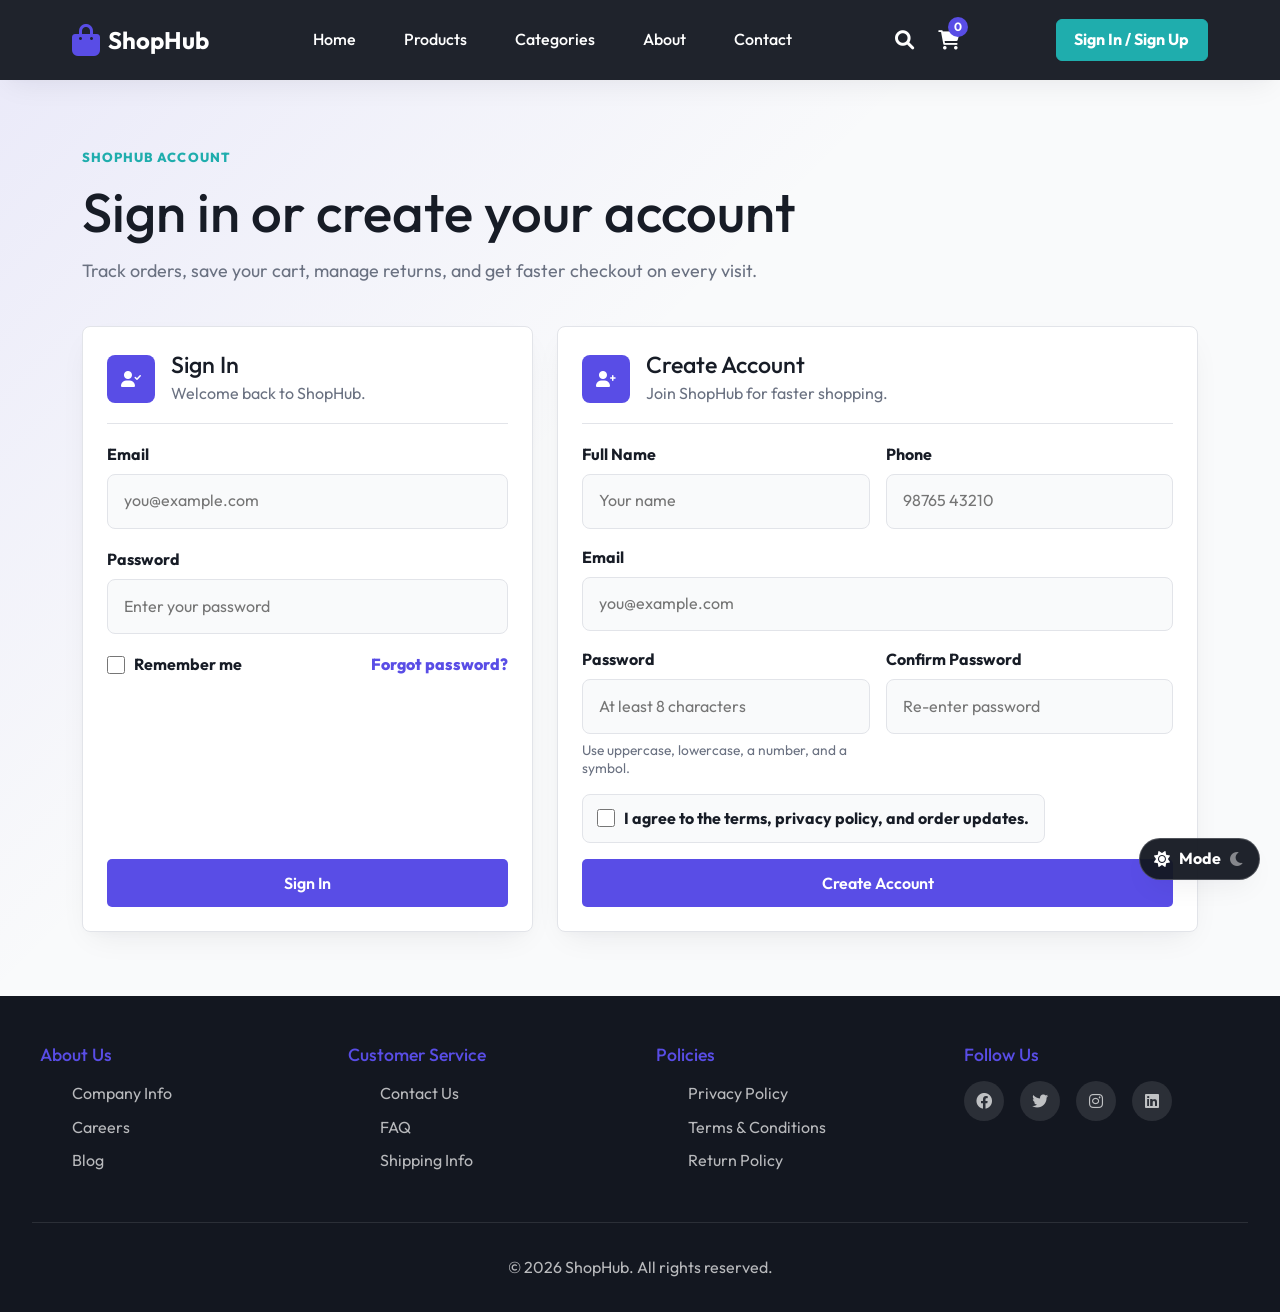
==== commit 893c96c7: "Add demo authentication flows" ====
--- a/auth.html
+++ b/auth.html
@@ -83,6 +83,18 @@
                     <p>Track orders, save your cart, manage returns, and get faster checkout on every visit.</p>
                 </div>
 
+                <div class="auth-account-panel" id="authAccountPanel" hidden>
+                    <div>
+                        <span class="section-kicker">Signed In</span>
+                        <h2 id="authAccountName">Your account is active</h2>
+                        <p id="authAccountEmail"></p>
+                    </div>
+                    <div class="auth-account-actions">
+                        <a href="products.html" class="btn btn-primary">Continue Shopping</a>
+                        <button type="button" class="btn btn-secondary" id="signOutBtn">Sign Out</button>
+                    </div>
+                </div>
+
                 <div class="row g-4 align-items-stretch">
                     <div class="col-12 col-lg-5">
                         <form class="auth-card signin-form h-100" novalidate>
@@ -96,12 +108,12 @@
 
                             <div class="auth-field">
                                 <label for="signinEmail">Email</label>
-                                <input type="email" id="signinEmail" name="email" placeholder="you@example.com" required>
+                                <input type="email" id="signinEmail" name="email" placeholder="you@example.com" autocomplete="email" required>
                             </div>
 
                             <div class="auth-field">
                                 <label for="signinPassword">Password</label>
-                                <input type="password" id="signinPassword" name="password" placeholder="Enter your password" minlength="6" required>
+                                <input type="password" id="signinPassword" name="password" placeholder="Enter your password" autocomplete="current-password" minlength="8" required>
                             </div>
 
                             <div class="auth-options">
@@ -130,31 +142,32 @@
                                 <div class="col-12 col-md-6">
                                     <div class="auth-field">
                                         <label for="signupName">Full Name</label>
-                                        <input type="text" id="signupName" name="name" placeholder="Your name" minlength="2" required>
+                                        <input type="text" id="signupName" name="name" placeholder="Your name" autocomplete="name" minlength="2" maxlength="60" required>
                                     </div>
                                 </div>
                                 <div class="col-12 col-md-6">
                                     <div class="auth-field">
                                         <label for="signupPhone">Phone</label>
-                                        <input type="tel" id="signupPhone" name="phone" placeholder="98765 43210" pattern="[0-9 ]{10,14}" required>
+                                        <input type="tel" id="signupPhone" name="phone" placeholder="98765 43210" autocomplete="tel" inputmode="tel" required>
                                     </div>
                                 </div>
                                 <div class="col-12">
                                     <div class="auth-field">
                                         <label for="signupEmail">Email</label>
-                                        <input type="email" id="signupEmail" name="email" placeholder="you@example.com" required>
+                                        <input type="email" id="signupEmail" name="email" placeholder="you@example.com" autocomplete="email" required>
                                     </div>
                                 </div>
                                 <div class="col-12 col-md-6">
                                     <div class="auth-field">
                                         <label for="signupPassword">Password</label>
-                                        <input type="password" id="signupPassword" name="password" placeholder="At least 6 characters" minlength="6" required>
+                                        <input type="password" id="signupPassword" name="password" placeholder="At least 8 characters" autocomplete="new-password" minlength="8" data-password-strength="true" required>
+                                        <p class="auth-hint">Use uppercase, lowercase, a number, and a symbol.</p>
                                     </div>
                                 </div>
                                 <div class="col-12 col-md-6">
                                     <div class="auth-field">
                                         <label for="signupConfirmPassword">Confirm Password</label>
-                                        <input type="password" id="signupConfirmPassword" name="confirmPassword" placeholder="Re-enter password" minlength="6" data-match="signupPassword" required>
+                                        <input type="password" id="signupConfirmPassword" name="confirmPassword" placeholder="Re-enter password" autocomplete="new-password" minlength="8" data-match="signupPassword" required>
                                     </div>
                                 </div>
                                 <div class="col-12">
--- a/css/style.css
+++ b/css/style.css
@@ -1444,6 +1444,59 @@
     margin: 0;
 }
 
+.auth-cart-notice {
+    display: inline-flex;
+    align-items: center;
+    gap: 0.65rem;
+    margin-top: 1.2rem;
+    padding: 0.8rem 1rem;
+    border: 1px solid color-mix(in srgb, var(--primary-color) 35%, var(--border-color));
+    border-radius: 8px;
+    background: color-mix(in srgb, var(--primary-color) 10%, var(--surface-color));
+    color: var(--dark-color);
+    font-weight: 700;
+}
+
+.auth-cart-notice i {
+    color: var(--primary-color);
+}
+
+.auth-account-panel {
+    display: flex;
+    align-items: center;
+    justify-content: space-between;
+    gap: 1rem;
+    margin-bottom: 2rem;
+    padding: 1.25rem;
+    border: 1px solid color-mix(in srgb, var(--secondary-color) 38%, var(--border-color));
+    border-radius: 8px;
+    background: color-mix(in srgb, var(--secondary-color) 10%, var(--surface-color));
+    box-shadow: var(--shadow);
+}
+
+.auth-account-panel[hidden] {
+    display: none;
+}
+
+.auth-account-panel h2 {
+    color: var(--dark-color);
+    font-size: 1.35rem;
+    margin: 0.25rem 0;
+}
+
+.auth-account-panel p {
+    color: var(--muted-color);
+    margin: 0;
+    overflow-wrap: anywhere;
+}
+
+.auth-account-actions {
+    display: flex;
+    align-items: center;
+    gap: 0.75rem;
+    flex: 0 0 auto;
+}
+
 .auth-card {
     display: flex;
     flex-direction: column;
@@ -1515,6 +1568,13 @@
     box-shadow: 0 0 0 3px rgba(83, 213, 203, 0.16);
 }
 
+.auth-hint {
+    margin: 0.4rem 0 0;
+    color: var(--muted-color);
+    font-size: 0.86rem;
+    line-height: 1.35;
+}
+
 .auth-field input.is-invalid {
     border-color: var(--danger-color);
     box-shadow: 0 0 0 3px rgba(220, 53, 69, 0.16);
@@ -2201,6 +2261,16 @@
         padding: 1.1rem;
     }
 
+    .auth-account-panel,
+    .auth-account-actions {
+        align-items: stretch;
+        flex-direction: column;
+    }
+
+    .auth-account-actions {
+        width: 100%;
+    }
+
     .auth-card-header {
         align-items: flex-start;
     }
